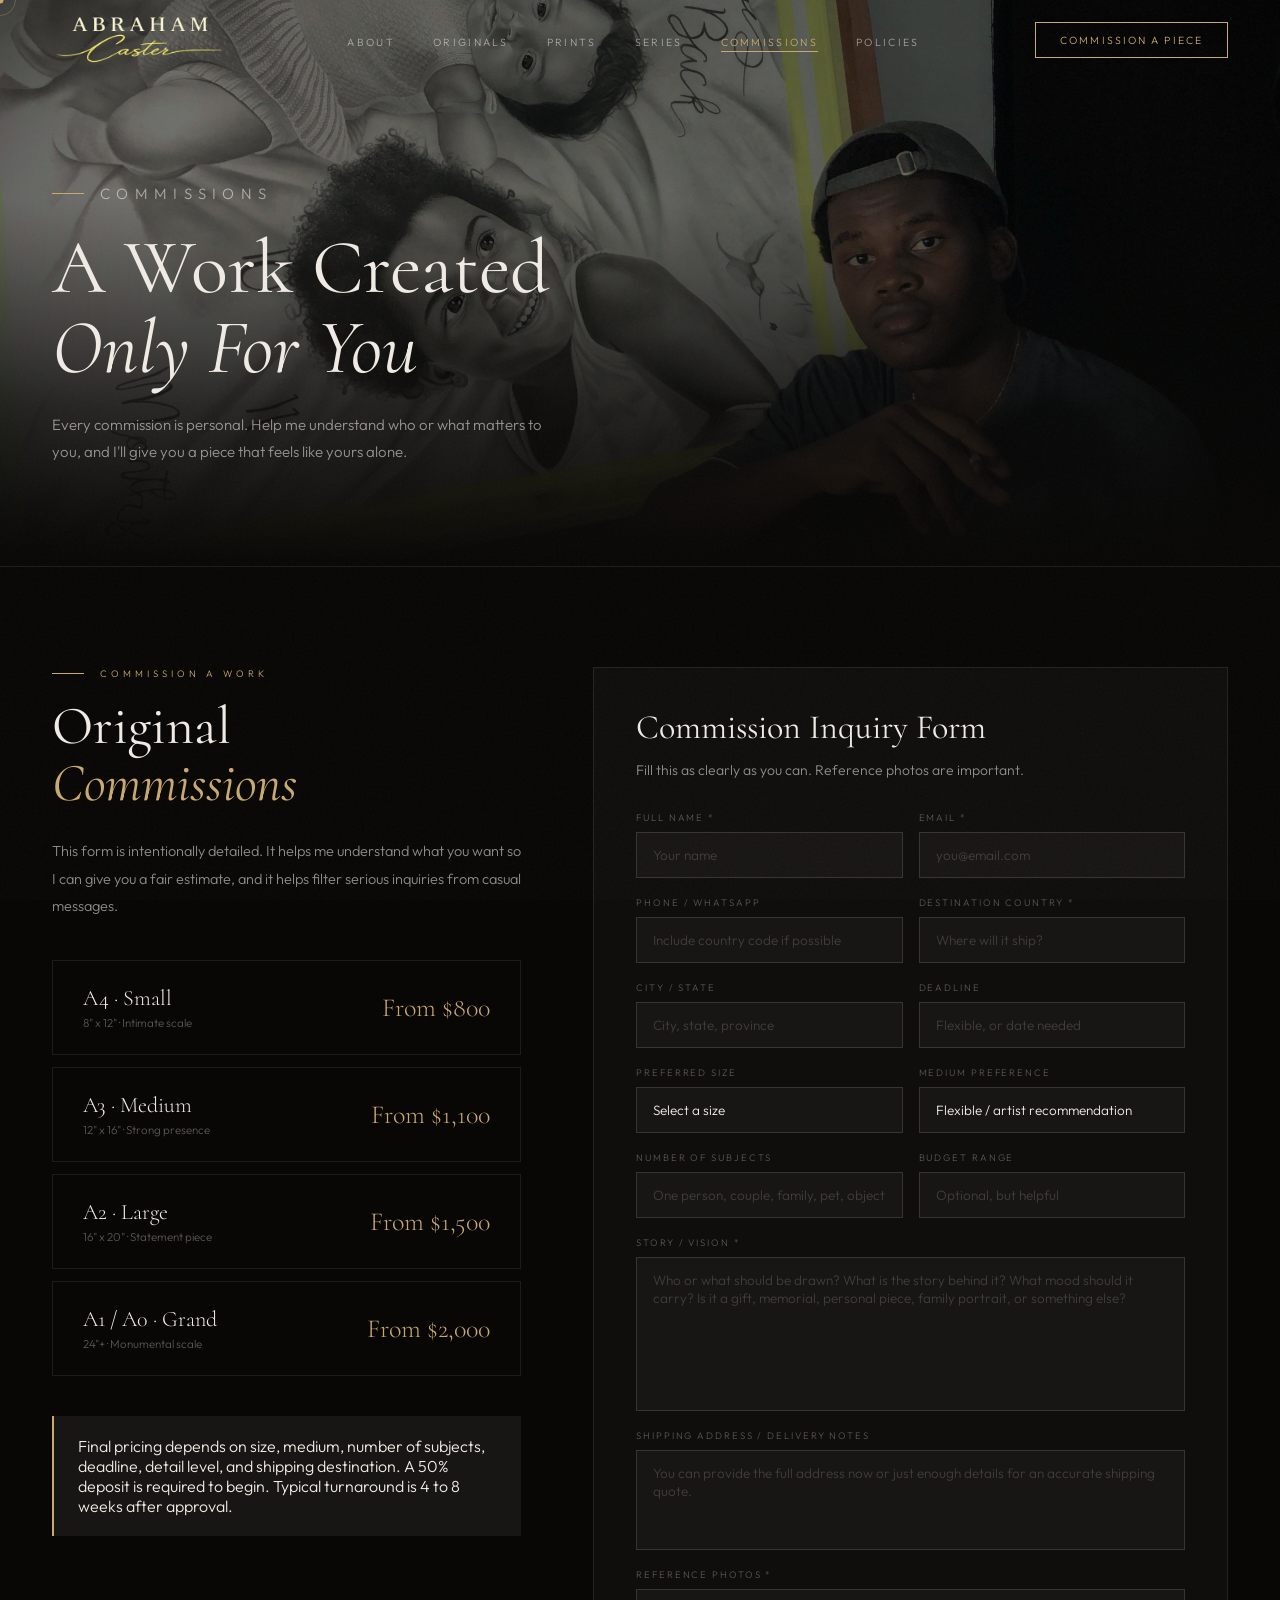
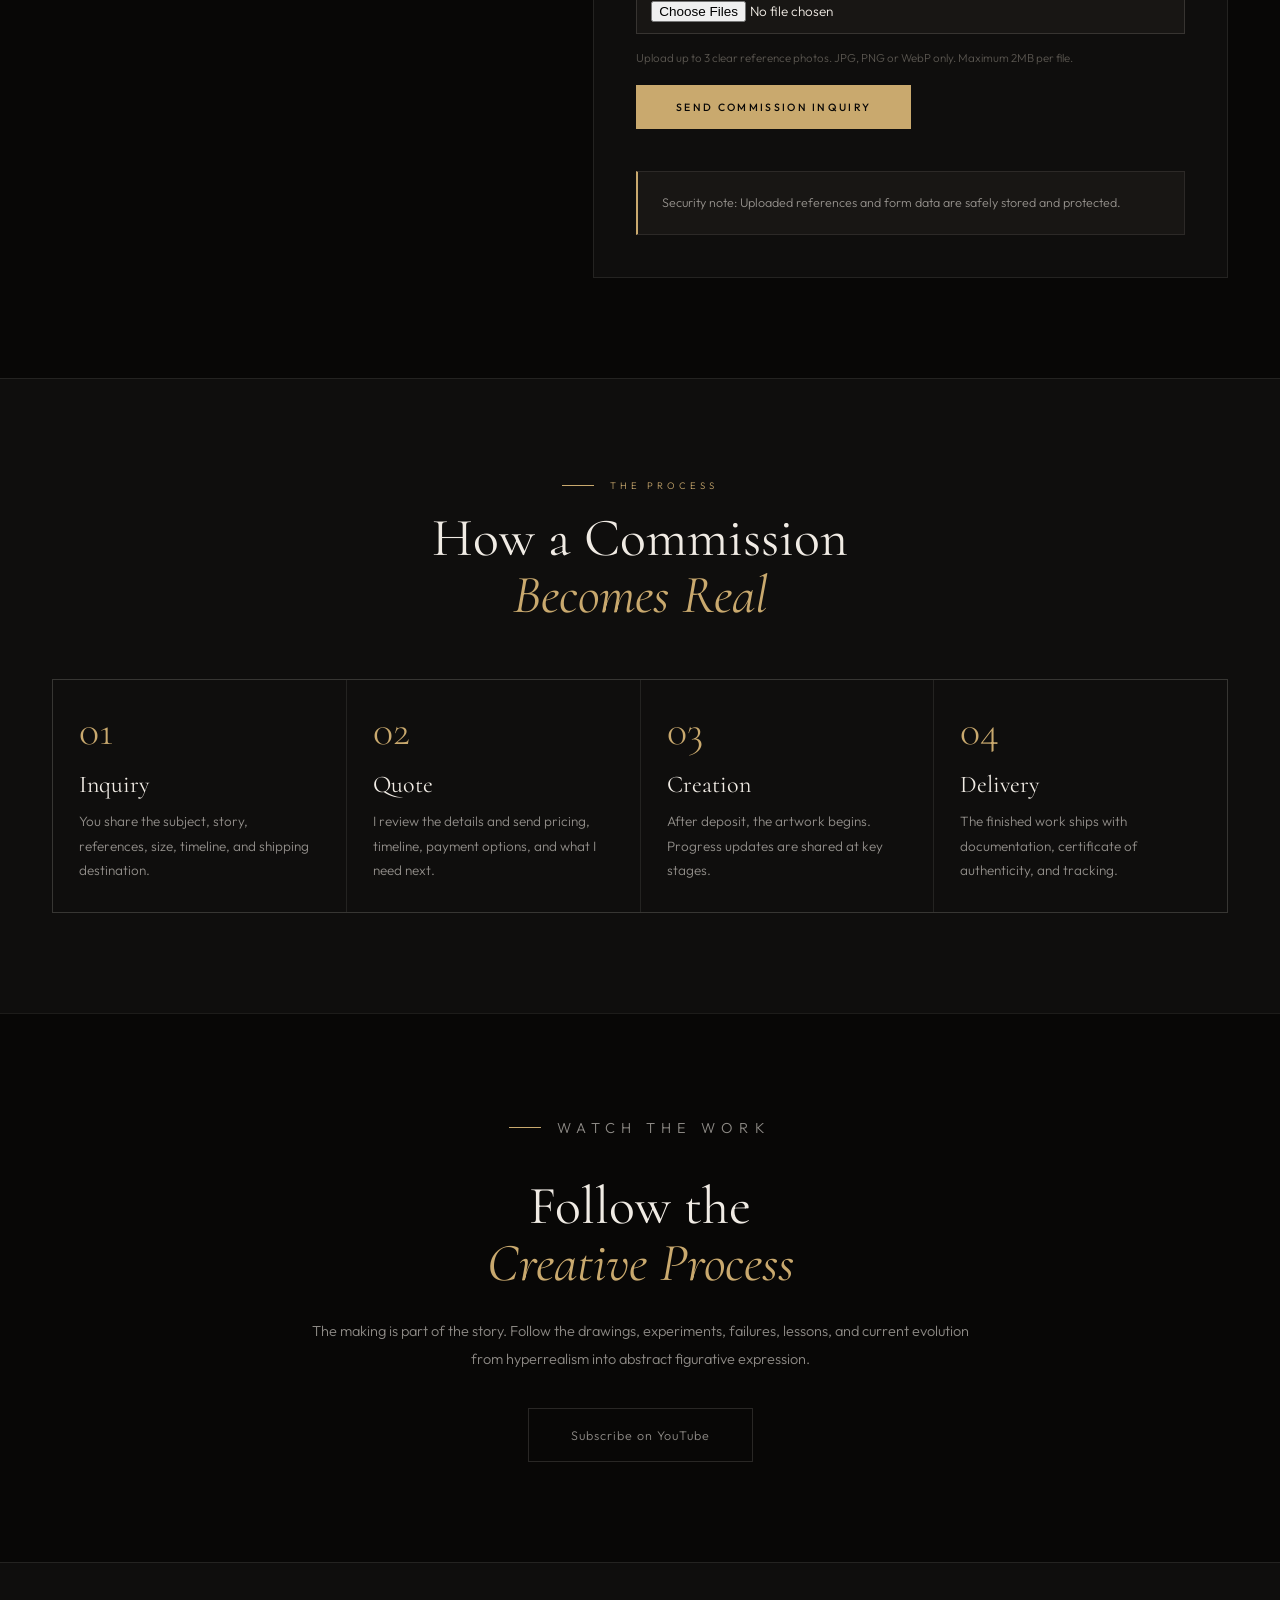
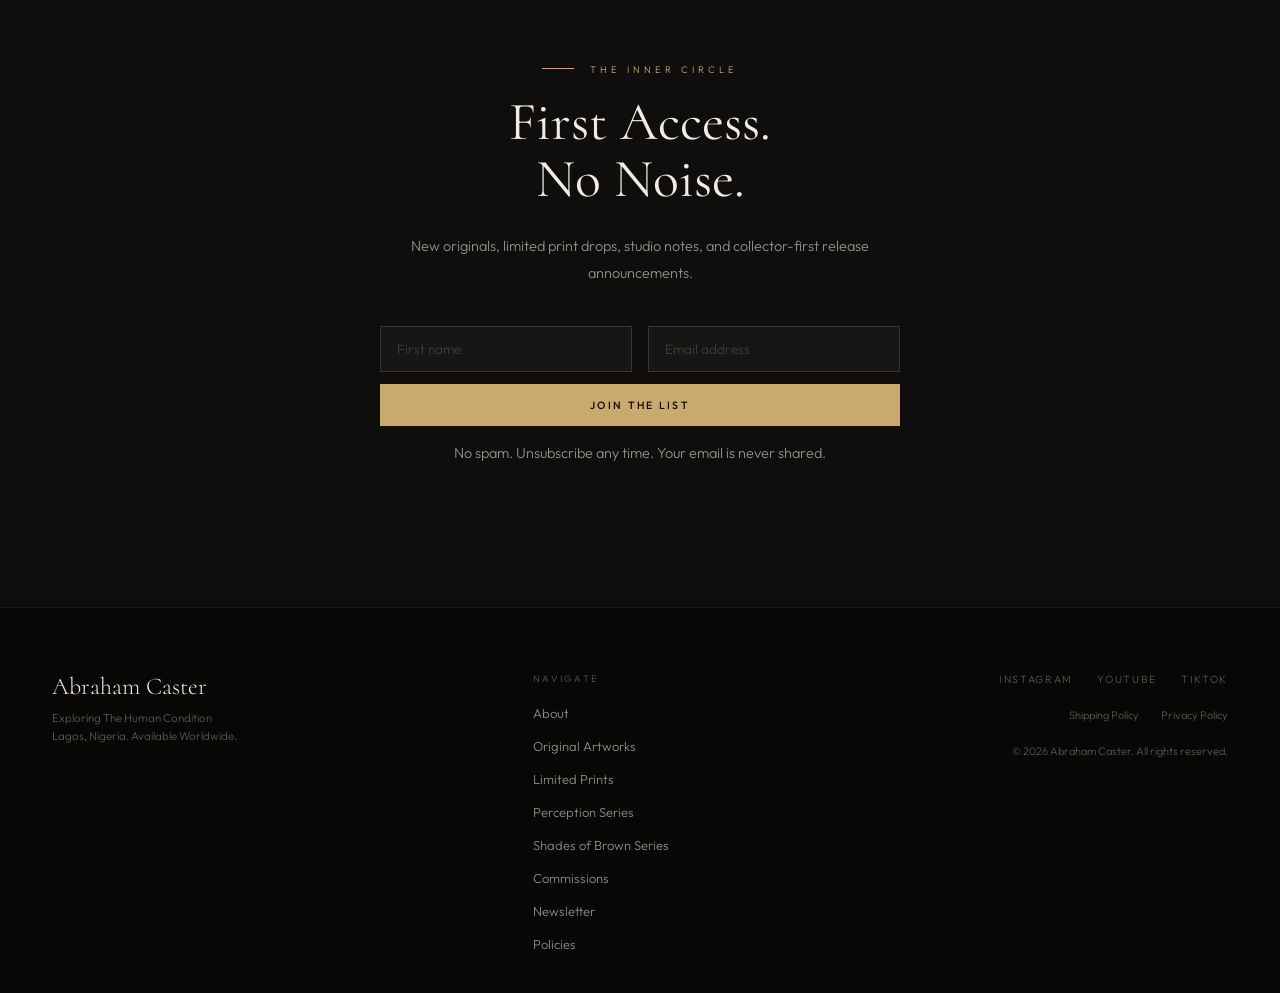
==== commissions.html @ 9f0fabc2 "Add files via upload" ====
<!DOCTYPE html>
<html lang="en">
<head>
<meta charset="UTF-8"><meta name="viewport" content="width=device-width, initial-scale=1.0"><title>Commissions, Process & Newsletter | Abraham Caster</title><meta name="description" content="Commission an original artwork by Abraham Caster, submit references, shipping details, and project context for an accurate quote."><link rel="preconnect" href="https://fonts.googleapis.com"><link rel="preconnect" href="https://fonts.gstatic.com" crossorigin><link href="https://fonts.googleapis.com/css2?family=Cormorant:ital,wght@0,300;0,400;0,500;1,300;1,400&family=Outfit:wght@300;400;500&display=swap" rel="stylesheet"><link rel="stylesheet" href="styles.css">
<style>
.commissions-hero-img{
  position:absolute;
  inset:0;
  width:100%;
  height:100%;
  object-fit:cover;
  object-position:center top;
  filter:grayscale(10%);
  z-index:0;
}
.commissions-hero-bg{
  position:absolute;
  inset:0;
  background:linear-gradient(to bottom,rgba(8,7,6,.1) 0%,rgba(8,7,6,.05) 35%,rgba(8,7,6,.72) 72%,rgba(8,7,6,1) 100%);
  z-index:1;
}
.page-hero-content{
  position:relative;
  z-index:2;
}
.commission-grid{display:grid;grid-template-columns:.85fr 1.15fr;gap:72px;align-items:start}.tiers{display:flex;flex-direction:column;gap:12px;margin:40px 0}.commission-form-panel{border:1px solid var(--border);background:var(--surface);padding:42px}.commission-form-panel h2{font-family:var(--font-display);font-size:34px;margin-bottom:12px}.commission-form-panel>p{font-size:14px;color:var(--cream-dim);line-height:1.8;margin-bottom:28px}.commission-form{display:flex;flex-direction:column;gap:18px}.process-grid{display:grid;grid-template-columns:repeat(4,1fr);gap:1px;background:var(--border);border:1px solid var(--border)}.process-step{background:var(--surface);padding:30px 26px;min-height:220px}.process-num{font-family:var(--font-display);font-size:42px;color:var(--gold);line-height:1;margin-bottom:20px}.process-step h3{font-family:var(--font-display);font-size:24px;margin-bottom:12px}.process-step p{font-size:13.5px;color:var(--cream-dim);line-height:1.8}.youtube-panel{text-align:center;max-width:660px;margin:0 auto}.youtube-panel p{font-size:14.5px;color:var(--cream-dim);line-height:1.88;margin-bottom:36px}.yt-link{display:inline-flex;align-items:center;gap:16px;padding:18px 42px;border:1px solid var(--border-md);font-size:12.5px;letter-spacing:.08em;color:var(--cream-dim);transition:all .3s}.yt-link:hover{border-color:var(--gold);color:var(--gold)}.yt-icon{width:20px;height:20px;fill:currentColor}@media(max-width:1100px){.commission-grid{grid-template-columns:1fr}.process-grid{grid-template-columns:1fr 1fr}}@media(max-width:680px){.commission-form-panel{padding:28px}.process-grid{grid-template-columns:1fr}}</style>

  <link rel="stylesheet" href="casterart-layout-fix.css">

</head>
<body data-page="commissions"><div id="cursor"></div><div id="cursorRing"></div><div id="nav-placeholder"></div>
<div class="page-hero">
  <img src="assets/images/commissionbg.jpeg" alt="Fela by Abraham Caster" class="commissions-hero-img">
  <div class="commissions-hero-bg"></div>
  <div class="page-hero-content fade-in">
    <p class="section-label eyebrow">Commissions</p>
    <h1>A Work Created<br><em>Only For You</em></h1>
    <p>Every commission is personal. Help me understand who or what matters to you, and I'll give you a piece that feels like yours alone.</p>
  </div>
</div>
<section><div class="commission-grid"><div class="fade-in"><p class="section-label">Commission a Work</p><h2 class="section-title">Original<br><em>Commissions</em></h2><p style="font-size:14.5px;color:var(--cream-dim);line-height:1.9">This form is intentionally detailed. It helps me understand what you want so I can give you a fair estimate, and it helps filter serious inquiries from casual messages.</p><div class="tiers"><div class="tier-card"><div><div class="tier-name">A4 · Small</div><div class="tier-desc">8" x 12" · Intimate scale</div></div><div class="tier-price">From $800</div></div><div class="tier-card"><div><div class="tier-name">A3 · Medium</div><div class="tier-desc">12" x 16" · Strong presence</div></div><div class="tier-price">From $1,100</div></div><div class="tier-card"><div><div class="tier-name">A2 · Large</div><div class="tier-desc">16" x 20" · Statement piece</div></div><div class="tier-price">From $1,500</div></div><div class="tier-card"><div><div class="tier-name">A1 / A0 · Grand</div><div class="tier-desc">24"+ · Monumental scale</div></div><div class="tier-price">From $2,000</div></div></div><div class="policy-highlight"><p>Final pricing depends on size, medium, number of subjects, deadline, detail level, and shipping destination. A 50% deposit is required to begin. Typical turnaround is 4 to 8 weeks after approval.</p></div></div>
<div class="commission-form-panel fade-in"><h2>Commission Inquiry Form</h2><p>Fill this as clearly as you can. Reference photos are important.</p><form id="commissionForm" class="commission-form" enctype="multipart/form-data" onsubmit="handleCommissionSubmit(event)">
<div class="form-row"><div class="form-group"><label for="cf-name">Full Name *</label><input id="cf-name" name="name" type="text" autocomplete="name" placeholder="Your name" required></div><div class="form-group"><label for="cf-email">Email *</label><input id="cf-email" name="email" type="email" autocomplete="email" placeholder="you@email.com" required></div></div>
<div class="form-row"><div class="form-group"><label for="cf-phone">Phone / WhatsApp</label><input id="cf-phone" name="phone" type="text" placeholder="Include country code if possible"></div><div class="form-group"><label for="cf-country">Destination Country *</label><input id="cf-country" name="country" type="text" autocomplete="country-name" placeholder="Where will it ship?" required></div></div>
<div class="form-row"><div class="form-group"><label for="cf-city">City / State</label><input id="cf-city" name="city" type="text" placeholder="City, state, province"></div><div class="form-group"><label for="cf-deadline">Deadline</label><input id="cf-deadline" name="deadline" type="text" placeholder="Flexible, or date needed"></div></div>
<div class="form-row"><div class="form-group"><label for="cf-size">Preferred Size</label><select id="cf-size" name="size"><option value="">Select a size</option><option>A4 · Small (from $800)</option><option>A3 · Medium (from $1,100)</option><option>A2 · Large (from $1,500)</option><option>A1 / A0 · Grand (from $2,000)</option><option>Not sure yet. I would like guidance</option></select></div><div class="form-group"><label for="cf-medium">Medium Preference</label><select id="cf-medium" name="medium"><option value="">Flexible / artist recommendation</option><option>Graphite</option><option>Charcoal</option><option>Graphite + Charcoal</option><option>Pastel / Mixed Media</option><option>Ball pen</option><option>Digital artwork</option></select></div></div>
<div class="form-row"><div class="form-group"><label for="cf-subjects">Number of Subjects</label><input id="cf-subjects" name="subjects" type="text" placeholder="One person, couple, family, pet, object"></div><div class="form-group"><label for="cf-budget">Budget Range</label><input id="cf-budget" name="budget" type="text" placeholder="Optional, but helpful"></div></div>
<div class="form-group"><label for="cf-vision">Story / Vision *</label><textarea id="cf-vision" name="vision" rows="7" placeholder="Who or what should be drawn? What is the story behind it? What mood should it carry? Is it a gift, memorial, personal piece, family portrait, or something else?" required></textarea></div>
<div class="form-group"><label for="cf-shipping">Shipping Address / Delivery Notes</label><textarea id="cf-shipping" name="shipping" rows="4" placeholder="You can provide the full address now or just enough details for an accurate shipping quote."></textarea></div>
<div class="form-group">
  <label for="cf-references">Reference Photos *</label>
  <input 
    id="cf-references" 
    name="references" 
    type="file" 
    accept="image/jpeg,image/png,image/webp" 
    multiple 
    required
  >
  <div class="form-help">
    Upload up to 3 clear reference photos. JPG, PNG or WebP only. Maximum 2MB per file.</div></div>
<button class="btn-submit" type="submit">Send Commission Inquiry</button><div class="backend-note"><p>Security note: Uploaded references and form data are safely stored and protected.</p></div>
</form></div></div></section>
<section class="section-surface"><div class="fade-in" style="text-align:center;max-width:700px;margin:0 auto 56px"><p class="section-label" style="justify-content:center">The Process</p><h2 class="section-title">How a Commission<br><em>Becomes Real</em></h2></div><div class="process-grid fade-in"><div class="process-step"><div class="process-num">01</div><h3>Inquiry</h3><p>You share the subject, story, references, size, timeline, and shipping destination.</p></div><div class="process-step"><div class="process-num">02</div><h3>Quote</h3><p>I review the details and send pricing, timeline, payment options, and what I need next.</p></div><div class="process-step"><div class="process-num">03</div><h3>Creation</h3><p>After deposit, the artwork begins. Progress updates are shared at key stages.</p></div><div class="process-step"><div class="process-num">04</div><h3>Delivery</h3><p>The finished work ships with documentation, certificate of authenticity, and tracking.</p></div></div></section>
<section><div class="youtube-panel fade-in"><p class="section-label" style="justify-content:center">Watch the Work</p><h2 class="section-title">Follow the<br><em>Creative Process</em></h2><p>The making is part of the story. Follow the drawings, experiments, failures, lessons, and current evolution from hyperrealism into abstract figurative expression.</p><a href="https://www.youtube.com/@Caster_art" target="_blank" rel="noopener" class="yt-link">Subscribe on YouTube</a></div></section>
<section id="newsletter" class="section-surface"><div class="newsletter-wrap fade-in"><p class="section-label">The Inner Circle</p><div class="newsletter-inner"><h2 class="section-title">First Access.<br>No Noise.</h2><p>New originals, limited print drops, studio notes, and collector-first release announcements.</p><div class="form-row" style="margin-bottom:12px"><div class="form-group"><input type="text" id="nl-name" placeholder="First name" autocomplete="given-name"></div><div class="form-group"><input type="email" id="nl-email" placeholder="Email address" autocomplete="email"></div></div><button class="btn-primary" style="width:100%;text-align:center;display:block" onclick="handleNewsletterSubmit('nl-name','nl-email')">Join the List</button><p class="newsletter-note">No spam. Unsubscribe any time. Your email is never shared.</p></div></div></section>
<div id="footer-placeholder"></div><div id="popup-placeholder"></div><script src="shared.js"></script></body></html>
---- styles.css ----
/* ===========================================
   ABRAHAM CASTER - Brand Design System
   =========================================== */

:root {
  --black:      #080706;
  --surface:    #0f0e0d;
  --surface-2:  #181614;
  --surface-3:  #211f1d;
  --cream:      #f0ebe4;
  --cream-dim:  rgba(240,235,228,0.58);
  --cream-ghost:rgba(240,235,228,0.07);
  --gold:       #c9a96e;
  --gold-light: #dfc08e;
  --gold-dim:   rgba(201,169,110,0.22);
  --gold-border:rgba(201,169,110,0.38);
  --muted:      #5a5650;
  --muted-2:    #403d3a;
  --border:     rgba(240,235,228,0.09);
  --border-md:  rgba(240,235,228,0.14);
  --border-strong:rgba(240,235,228,0.2);
  --font-display:'Cormorant', serif;
  --font-body:   'Outfit', sans-serif;
  --ease-out:   cubic-bezier(0.25, 0.46, 0.45, 0.94);
}

*, *::before, *::after { margin:0; padding:0; box-sizing:border-box; }
html { scroll-behavior:smooth; font-size:16px; }
body {
  background: var(--black);
  color: var(--cream);
  font-family: var(--font-body);
  font-weight: 300;
  overflow-x: hidden;
  cursor: none;
}
::selection { background:var(--gold); color:var(--black); }
img { display:block; width:100%; height:100%; object-fit:cover; }
a { color:inherit; text-decoration:none; }
button { cursor:pointer; }
input, textarea, select { font-family:var(--font-body); }

/* --- GRAIN OVERLAY --- */
body::after {
  content:'';
  position:fixed; top:0; left:0; width:100%; height:100%;
  opacity:0.03;
  background-image:url("data:image/svg+xml,%3Csvg viewBox='0 0 512 512' xmlns='http://www.w3.org/2000/svg'%3E%3Cfilter id='n'%3E%3CfeTurbulence type='fractalNoise' baseFrequency='0.75' numOctaves='4' stitchTiles='stitch'/%3E%3C/filter%3E%3Crect width='100%25' height='100%25' filter='url(%23n)'/%3E%3C/svg%3E");
  pointer-events:none; z-index:9990;
}

/* --- CUSTOM CURSOR --- */
#cursor {
  position:fixed; width:7px; height:7px;
  background:var(--gold); border-radius:50%;
  pointer-events:none; z-index:9999;
  transform:translate(-50%,-50%);
  transition:transform 0.06s;
}
#cursorRing {
  position:fixed; width:32px; height:32px;
  border:1px solid rgba(201,169,110,0.3);
  border-radius:50%;
  pointer-events:none; z-index:9998;
  transform:translate(-50%,-50%);
  transition:border-color 0.3s, transform 0.3s;
}
body:hover #cursor { opacity:1; }

/* --- TYPOGRAPHY --- */
h1,h2,h3,h4,h5 { font-family:var(--font-display); font-weight:400; line-height:1.05; }
.section-label {
  font-size:9.5px; letter-spacing:0.42em; text-transform:uppercase;
  color:var(--gold); margin-bottom:18px;
  display:flex; align-items:center; gap:16px;
}
.section-label::before {
  content:''; display:inline-block;
  width:32px; height:1px; background:var(--gold); flex-shrink:0;
}
.section-title {
  font-family:var(--font-display);
  font-size:clamp(36px,4.2vw,64px);
  font-weight:400; line-height:1.06; margin-bottom:26px;
}
.section-title em { font-style:italic; color:var(--gold); }

/* --- BUTTONS --- */
.btn-primary {
  display:inline-block; padding:14px 38px;
  background:var(--gold); color:var(--black);
  font-size:10.5px; letter-spacing:0.22em; text-transform:uppercase;
  font-weight:500; font-family:var(--font-body);
  border:none; transition:background 0.3s;
}
.btn-primary:hover { background:var(--cream); }
.btn-outline {
  display:inline-block; padding:12px 32px;
  background:transparent; color:var(--gold);
  font-size:10.5px; letter-spacing:0.22em; text-transform:uppercase;
  border:1px solid var(--gold); transition:all 0.3s;
}
.btn-outline:hover { background:var(--gold); color:var(--black); }
.btn-ghost {
  font-size:10.5px; letter-spacing:0.22em; text-transform:uppercase;
  color:var(--cream-dim); display:inline-flex; align-items:center;
  gap:10px; transition:color 0.3s; background:none; border:none; padding:0;
}
.btn-ghost .arrow { transition:transform 0.3s; }
.btn-ghost:hover { color:var(--cream); }
.btn-ghost:hover .arrow { transform:translateX(4px); }

/* --- NAVIGATION --- */
#mainNav {
  position:fixed; top:0; left:0; right:0; z-index:100;
  height:80px;
  padding:14px 52px;
  display:flex; align-items:center; justify-content:space-between;
  transition:height 0.4s, padding 0.4s, background 0.4s, border-color 0.4s;
  border-bottom:1px solid transparent;
  box-sizing:border-box;
}

#mainNav.scrolled {
  background:rgba(8,7,6,0.9);
  backdrop-filter:blur(18px); -webkit-backdrop-filter:blur(18px);
  height:80px;
  padding:10px 52px;
  border-bottom-color:var(--border);
}

.nav-logo {
  display:flex;
  align-items:center;
  flex-shrink:0;
  height:100%;
}

.nav-logo img {
  height:100%;
  max-height:64px;
  width:auto;
  display:block;
}

#mainNav.scrolled .nav-logo img {
  max-height:64px;
}
.nav-links { display:flex; gap:38px; list-style:none; }
.nav-links a {
  font-size:10.5px; letter-spacing:0.22em; text-transform:uppercase;
  color:var(--cream-dim); transition:color 0.3s; padding-bottom:2px;
  border-bottom:1px solid transparent; transition:color 0.3s, border-color 0.3s;
}
.nav-links a:hover, .nav-links a.active { color:var(--gold); border-bottom-color:var(--gold); }
.nav-dropdown {
  position: relative;
}

.nav-dropdown-menu {
  position: absolute;
  top: 100%;
  left: 0;
  min-width: 230px;
  background: rgba(15,14,13,0.96);
  border: 1px solid var(--border-md);
  padding: 14px 0;
  opacity: 0;
  pointer-events: none;
  transform: translateY(10px);
  transition: opacity 0.25s, transform 0.25s;
}

.nav-dropdown:hover .nav-dropdown-menu {
  opacity: 1;
  pointer-events: all;
  transform: translateY(0);
}

.nav-dropdown-menu a {
  display: block;
  padding: 12px 18px;
  border-bottom: none;
  white-space: nowrap;
}

.nav-dropdown-menu a:hover {
  background: var(--surface-2);
}
.nav-cta {
  font-size:10.5px; letter-spacing:0.2em; text-transform:uppercase;
  padding:10px 24px; border:1px solid var(--gold); color:var(--gold);
  transition:all 0.3s;
}
.nav-cta:hover { background:var(--gold); color:var(--black); }
.nav-hamburger {
  display:none; flex-direction:column; gap:5px;
  cursor:pointer; padding:6px; background:none; border:none;
}
.nav-hamburger span {
  display:block; width:22px; height:1px; background:var(--cream); transition:all 0.3s;
}

/* Mobile nav */
.mobile-nav {
  position:fixed; top:0; right:-100%; width:280px; height:100vh;
  background:var(--surface); border-left:1px solid var(--border);
  z-index:200; padding:80px 40px 40px;
  display:flex; flex-direction:column; gap:32px;
  transition:right 0.4s var(--ease-out);
}
.mobile-nav.open { right:0; }
.mobile-nav-close {
  position:absolute; top:22px; right:22px;
  background:none; border:none; color:var(--muted); font-size:20px; cursor:pointer;
}
.mobile-nav-links { list-style:none; display:flex; flex-direction:column; gap:22px; }
.mobile-nav-links a {
  font-size:12px; letter-spacing:0.2em; text-transform:uppercase; color:var(--cream-dim);
}
.mobile-overlay {
  position:fixed; inset:0; background:rgba(8,7,6,0.6);
  z-index:190; opacity:0; pointer-events:none; transition:opacity 0.4s;
}
.mobile-overlay.active { opacity:1; pointer-events:all; }

/* --- PAGE HERO --- */
.page-hero {
  padding:180px 52px 100px;
  border-bottom:1px solid var(--border);
  display:flex; flex-direction:column; justify-content:flex-end;
  position:relative; overflow:hidden;
}
.page-hero-bg {
  position:absolute; inset:0;
  background:linear-gradient(135deg, var(--surface) 0%, var(--black) 100%);
  z-index:0;
}
.page-hero-content { position:relative; z-index:1; max-width:760px; }
.page-hero .eyebrow { margin-bottom:20px; }
.page-hero h1 { font-size:clamp(52px,6vw,96px); margin-bottom:22px; }
.page-hero p { font-size:15px; color:var(--cream-dim); line-height:1.84; max-width:520px; }

/* --- SECTIONS --- */
section { padding:100px 52px; }
section + section { border-top:1px solid var(--border); }
.section-surface { background:var(--surface); }
.section-content { max-width:1400px; margin:0 auto; }

/* --- WORK CARDS (Originals gallery) --- */
.work-card {
  position:relative; overflow:hidden; cursor:pointer;
}
.work-card-img {
  overflow:hidden; background:var(--surface-2); position:relative;
}
.work-card-img img { transition:transform 0.85s var(--ease-out); }
.work-card:hover .work-card-img img { transform:scale(1.06); }
.work-card-overlay {
  position:absolute; inset:0;
  background:linear-gradient(to top, rgba(8,7,6,0.92) 0%, transparent 52%);
  opacity:0; transition:opacity 0.4s;
  display:flex; flex-direction:column; justify-content:flex-end; padding:26px;
}
.work-card:hover .work-card-overlay { opacity:1; }
.work-card-view { font-size:10px; letter-spacing:0.28em; text-transform:uppercase; color:var(--gold); }
.work-card-info { margin-top:14px; }
.work-card-title { font-family:var(--font-display); font-size:21px; margin-bottom:4px; }
.work-card-meta { font-size:11.5px; color:var(--muted); }
.work-card-badge {
  display:inline-block; font-size:9.5px; letter-spacing:0.22em; text-transform:uppercase;
  padding:4px 10px; border:1px solid var(--gold); color:var(--gold); margin-top:9px;
}
.work-card-badge.sold { border-color:var(--muted); color:var(--muted); }
.work-card-badge.new { border-color:var(--gold-light); color:var(--gold-light); }

/* --- PRINT CARDS --- */
.print-card {
  border:1px solid var(--border); overflow:hidden; transition:border-color 0.35s;
}
.print-card:hover { border-color:var(--gold-dim); }
.print-card-img { overflow:hidden; background:var(--surface-2); }
.print-card-img img { transition:transform 0.65s ease; }
.print-card:hover .print-card-img img { transform:scale(1.04); }
.print-card-body { padding:22px 26px; border-top:1px solid var(--border); }
.print-card-title { font-family:var(--font-display); font-size:22px; margin-bottom:4px; }
.print-card-edition { font-size:9.5px; color:var(--gold); letter-spacing:0.2em; text-transform:uppercase; margin-bottom:18px; }
.print-sizes { display:flex; flex-direction:column; margin-bottom:18px; }
.print-size-row {
  display:flex; justify-content:space-between; align-items:center;
  padding:10px 0; border-bottom:1px solid var(--border); font-size:12.5px;
  cursor:pointer; transition:background 0.2s;
}
.print-size-row:hover { color:var(--gold); }
.print-size-row.selected { color:var(--gold); }
.print-size-row.selected .print-size-label { color:var(--gold); }
.print-size-label { color:var(--cream-dim); }
.print-size-price { font-weight:400; }
.print-size-stock { font-size:9.5px; color:var(--muted); }
.btn-buy {
  display:block; width:100%; padding:13px; text-align:center;
  background:transparent; border:1px solid var(--gold); color:var(--gold);
  font-size:10.5px; letter-spacing:0.22em; text-transform:uppercase;
  font-family:var(--font-body); transition:all 0.3s;
}
.btn-buy:hover { background:var(--gold); color:var(--black); }

/* --- COMMISSION TIERS --- */
.tier-card {
  border:1px solid var(--border); padding:24px 30px;
  display:flex; justify-content:space-between; align-items:center;
  transition:border-color 0.3s, background 0.3s;
}
.tier-card:hover { border-color:var(--gold-border); background:var(--surface-2); }
.tier-name { font-family:var(--font-display); font-size:22px; }
.tier-desc { font-size:11.5px; color:var(--muted); margin-top:4px; }
.tier-price { font-family:var(--font-display); font-size:26px; color:var(--gold); }

/* --- FORMS --- */
.form-group { display:flex; flex-direction:column; gap:9px; }
.form-group label {
  font-size:9.5px; letter-spacing:0.2em; text-transform:uppercase; color:var(--muted);
}
.form-group input, .form-group textarea, .form-group select {
  background:var(--surface-2); border:1px solid var(--border-md);
  color:var(--cream); padding:13px 16px; font-size:13.5px;
  font-family:var(--font-body); font-weight:300;
  transition:border-color 0.3s; outline:none; resize:none; appearance:none;
}
.form-group input:focus, .form-group textarea:focus, .form-group select:focus {
  border-color:var(--gold);
}
.form-group input::placeholder, .form-group textarea::placeholder {
  color:var(--muted-2);
}
.form-group select option { background:var(--surface-2); color:var(--cream); }
.form-row { display:grid; grid-template-columns:1fr 1fr; gap:16px; }
.btn-submit {
  padding:15px 40px; background:var(--gold); color:var(--black);
  font-size:10.5px; letter-spacing:0.22em; text-transform:uppercase;
  font-weight:500; font-family:var(--font-body); border:none;
  transition:background 0.3s; align-self:flex-start; display:inline-block;
}
.btn-submit:hover { background:var(--cream); }

/* --- MODAL (artwork detail) --- */
.modal-overlay {
  position:fixed; inset:0; background:rgba(8,7,6,0.92);
  z-index:500; display:flex; align-items:center; justify-content:center;
  opacity:0; pointer-events:none; transition:opacity 0.4s;
  backdrop-filter:blur(12px); -webkit-backdrop-filter:blur(12px);
  padding:40px;
}
.modal-overlay.active { opacity:1; pointer-events:all; }
.modal {
  display:grid; grid-template-columns:1fr 1fr;
  max-width:980px; width:100%; max-height:90vh;
  border:1px solid var(--border-strong); background:var(--surface);
  transform:translateY(16px); transition:transform 0.4s var(--ease-out);
  position:relative;
}
.modal-overlay.active .modal { transform:translateY(0); }
.modal-img { min-height:500px; overflow:hidden; background:var(--surface-2); }
.modal-body {
  padding:48px; overflow-y:auto; display:flex; flex-direction:column;
  scrollbar-width:thin; scrollbar-color:var(--muted-2) transparent;
}
.modal-close {
  position:absolute; top:18px; right:18px;
  width:36px; height:36px; background:var(--surface-2);
  border:1px solid var(--border-md); color:var(--muted);
  font-size:18px; cursor:pointer; display:flex; align-items:center;
  justify-content:center; transition:all 0.3s; z-index:10;
  font-family:var(--font-body); line-height:1;
}
.modal-close:hover { border-color:var(--gold); color:var(--gold); }
.modal-eyebrow { font-size:9.5px; letter-spacing:0.35em; text-transform:uppercase; color:var(--gold); margin-bottom:14px; }
.modal-title { font-family:var(--font-display); font-size:44px; margin-bottom:8px; line-height:1; }
.modal-meta { font-size:12px; color:var(--muted); margin-bottom:30px; padding-bottom:30px; border-bottom:1px solid var(--border); }
.modal-statement { font-size:13.5px; color:var(--cream-dim); line-height:1.92; flex:1; margin-bottom:36px; white-space:pre-line; }
.modal-price { font-family:var(--font-display); font-size:32px; color:var(--gold); margin-bottom:4px; }
.modal-price-note { font-size:12px; color:var(--muted); margin-bottom:22px; }
.modal-cta {
  display:block; width:100%; padding:15px; text-align:center;
  background:var(--gold); color:var(--black);
  font-size:10.5px; letter-spacing:0.22em; text-transform:uppercase;
  font-weight:500; font-family:var(--font-body); border:none; cursor:pointer;
  transition:background 0.3s;
}
.modal-cta:hover { background:var(--cream); color:var(--black); }

/* --- NEWSLETTER POPUP --- */
.popup-overlay {
  position:fixed; inset:0; background:rgba(8,7,6,0.85);
  z-index:800; display:flex; align-items:center; justify-content:center;
  opacity:0; pointer-events:none; transition:opacity 0.5s;
  backdrop-filter:blur(10px); -webkit-backdrop-filter:blur(10px);
  padding:24px;
}
.popup-overlay.active { opacity:1; pointer-events:all; }
.popup {
  display:grid; grid-template-columns:1fr 1fr;
  max-width:820px; width:100%;
  border:1px solid var(--border-strong); background:var(--surface);
  transform:translateY(20px) scale(0.98);
  transition:transform 0.5s var(--ease-out);
  position:relative;
}
.popup-overlay.active .popup { transform:translateY(0) scale(1); }
.popup-img { overflow:hidden; background:var(--surface-2); min-height:420px; }
.popup-body { padding:48px 42px; display:flex; flex-direction:column; justify-content:center; }
.popup-close {
  position:absolute; top:16px; right:16px;
  width:32px; height:32px; background:var(--surface-2);
  border:1px solid var(--border); color:var(--muted);
  display:flex; align-items:center; justify-content:center;
  cursor:pointer; transition:all 0.3s; font-size:16px;
  font-family:var(--font-body); z-index:1;
}
.popup-close:hover { border-color:var(--gold); color:var(--gold); }
.popup-label { font-size:9px; letter-spacing:0.4em; text-transform:uppercase; color:var(--gold); margin-bottom:14px; display:flex; align-items:center; gap:12px; }
.popup-label::before { content:''; display:inline-block; width:22px; height:1px; background:var(--gold); }
.popup-title { font-family:var(--font-display); font-size:34px; margin-bottom:12px; line-height:1.08; }
.popup-sub { font-size:13px; color:var(--cream-dim); line-height:1.78; margin-bottom:30px; }
.popup-form { display:flex; flex-direction:column; gap:14px; }
.popup-form input {
  background:var(--surface-2); border:1px solid var(--border-md);
  color:var(--cream); padding:12px 15px; font-size:13px;
  font-family:var(--font-body); font-weight:300; outline:none;
  transition:border-color 0.3s;
}
.popup-form input:focus { border-color:var(--gold); }
.popup-form input::placeholder { color:var(--muted); }
.popup-submit {
  width:100%; padding:14px; background:var(--gold); color:var(--black);
  font-size:10px; letter-spacing:0.22em; text-transform:uppercase;
  font-weight:500; font-family:var(--font-body); border:none; cursor:pointer;
  transition:background 0.3s;
}
.popup-submit:hover { background:var(--cream); }
.popup-disclaimer { font-size:10.5px; color:var(--muted); margin-top:10px; text-align:center; }
.popup-success { text-align:center; display:none; }
.popup-success h3 { font-family:var(--font-display); font-size:28px; margin-bottom:10px; color:var(--gold); }
.popup-success p { font-size:13px; color:var(--cream-dim); line-height:1.7; }

/* --- FOOTER --- */
#siteFooter {
  padding:64px 52px 40px;
  border-top:1px solid var(--border);
  display:grid; grid-template-columns:1.2fr 0.8fr 1fr;
  align-items:start; gap:52px;
}
.footer-brand-name { font-family:var(--font-display); font-size:24px; margin-bottom:8px; }
.footer-tagline { font-size:11.5px; color:var(--muted); line-height:1.6; }
.footer-nav-title { font-size:9.5px; letter-spacing:0.28em; text-transform:uppercase; color:var(--muted); margin-bottom:18px; }
.footer-nav-links { list-style:none; display:flex; flex-direction:column; gap:13px; }
.footer-nav-links a { font-size:13px; color:var(--cream-dim); transition:color 0.3s; }
.footer-nav-links a:hover { color:var(--gold); }
.footer-right { display:flex; flex-direction:column; gap:22px; align-items:flex-end; }
.footer-social { display:flex; gap:24px; }
.footer-social a { font-size:10.5px; letter-spacing:0.16em; text-transform:uppercase; color:var(--muted); transition:color 0.3s; }
.footer-social a:hover { color:var(--gold); }
.footer-copy { font-size:11px; color:var(--muted); }
.footer-legal { display:flex; gap:22px; }
.footer-legal a { font-size:11px; color:var(--muted); transition:color 0.3s; }
.footer-legal a:hover { color:var(--cream-dim); }

/* --- ANIMATIONS --- */
.fade-in { opacity:0; transform:translateY(20px); transition:opacity 0.8s ease, transform 0.8s ease; }
.fade-in.visible { opacity:1; transform:translateY(0); }
@keyframes pulse {
  0%,100% { opacity:0.3; }
  50% { opacity:0.9; }
}

/* --- NOTIFICATION TOAST --- */
.toast {
  position:fixed; bottom:36px; left:50%; transform:translateX(-50%) translateY(20px);
  background:var(--surface-3); border:1px solid var(--border-md);
  color:var(--cream); padding:14px 28px; font-size:12.5px; z-index:9999;
  opacity:0; transition:all 0.4s; pointer-events:none; white-space:nowrap;
}
.toast.show { opacity:1; transform:translateX(-50%) translateY(0); }
.toast.success { border-color:var(--gold); }

/* --- POLICY PAGE --- */
.policy-content {
  max-width:780px; margin:0 auto;
}
.policy-content h2 {
  font-family:var(--font-display); font-size:32px; margin-bottom:16px; margin-top:52px;
  padding-top:52px; border-top:1px solid var(--border);
}
.policy-content h2:first-of-type { margin-top:0; padding-top:0; border-top:none; }
.policy-content h3 { font-family:var(--font-display); font-size:20px; margin:28px 0 12px; color:var(--cream-dim); }
.policy-content p { font-size:14.5px; color:var(--cream-dim); line-height:1.9; margin-bottom:16px; }
.policy-content ul { margin:12px 0 20px 0; padding-left:24px; }
.policy-content ul li { font-size:14.5px; color:var(--cream-dim); line-height:1.9; margin-bottom:8px; }
.policy-content a { color:var(--gold); border-bottom:1px solid var(--gold-dim); transition:border-color 0.3s; }
.policy-content a:hover { border-bottom-color:var(--gold); }
.policy-highlight {
  background:var(--surface-2); border-left:2px solid var(--gold);
  padding:20px 24px; margin:24px 0;
}
.policy-highlight p { margin:0; }

/* --- STAT BLOCKS --- */
.stats-row { display:grid; grid-template-columns:repeat(3,1fr); gap:36px; }
.stat-block { }
.stat-num { font-family:var(--font-display); font-size:52px; color:var(--gold); line-height:1; }
.stat-label { font-size:10px; letter-spacing:0.2em; text-transform:uppercase; color:var(--muted); margin-top:10px; }

/* --- NEWSLETTER SECTION --- */
.newsletter-wrap { text-align:center; }
.newsletter-wrap .section-label { justify-content:center; }
.newsletter-inner { max-width:520px; margin:0 auto; }
.newsletter-inner > p { font-size:14.5px; color:var(--cream-dim); line-height:1.84; margin-bottom:40px; }
.email-form { display:flex; }
.email-form input {
  flex:1; background:var(--surface-2); border:1px solid var(--border-md);
  border-right:none; color:var(--cream); padding:15px 18px;
  font-size:13.5px; font-family:var(--font-body); font-weight:300;
  outline:none; transition:border-color 0.3s;
}
.email-form input::placeholder { color:var(--muted); }
.email-form input:focus { border-color:var(--gold); }
.email-form button {
  background:var(--gold); color:var(--black); border:none;
  padding:15px 30px; font-size:10.5px; letter-spacing:0.22em;
  text-transform:uppercase; font-weight:500; font-family:var(--font-body);
  cursor:pointer; transition:background 0.3s; white-space:nowrap;
}
.email-form button:hover { background:var(--cream); }
.newsletter-note { font-size:11px; color:var(--muted); margin-top:14px; }

/* --- RESPONSIVE --- */
@media (max-width:1100px) {
  #mainNav { padding:20px 32px; }
  #mainNav.scrolled { padding:14px 32px; }
  .nav-links, .nav-cta { display:none; }
  .nav-hamburger { display:flex; }
  section { padding:80px 32px; }
  .page-hero { padding:160px 32px 80px; }
  #siteFooter { grid-template-columns:1fr 1fr; }
  .modal { grid-template-columns:1fr; }
  .modal-img { min-height:300px; }
  .popup { grid-template-columns:1fr; }
  .popup-img { display:none; }
}
@media (max-width:680px) {
  #mainNav { padding:16px 24px; }
  #mainNav.scrolled { padding:12px 24px; }
  section { padding:60px 24px; }
  .page-hero { padding:140px 24px 64px; }
  .form-row { grid-template-columns:1fr; }
  .email-form { flex-direction:column; }
  .email-form input { border-right:1px solid var(--border-md); border-bottom:none; }
  #siteFooter { grid-template-columns:1fr; }
  .footer-right { align-items:flex-start; }
  .stats-row { grid-template-columns:repeat(2,1fr); }
}

/* --- SERIES COLLECTION CARDS --- */
.series-card {
  display:block;
  border:1px solid var(--border);
  background:var(--surface);
  overflow:hidden;
  transition:border-color 0.35s, transform 0.35s;
}
.series-card:hover { border-color:var(--gold-border); transform:translateY(-2px); }
.series-card-img { aspect-ratio:3/4; background:var(--surface-2); overflow:hidden; }
.series-card-img img { transition:transform 0.75s var(--ease-out); }
.series-card:hover .series-card-img img { transform:scale(1.04); }
.series-card-body { padding:24px 26px; border-top:1px solid var(--border); }
.series-kicker { font-size:9.5px; letter-spacing:0.28em; text-transform:uppercase; color:var(--gold); margin-bottom:10px; }
.series-card h3 { font-family:var(--font-display); font-size:28px; margin-bottom:10px; }
.series-card p { font-size:13px; color:var(--cream-dim); line-height:1.75; margin-bottom:18px; }
.series-card span { font-size:10px; letter-spacing:0.22em; text-transform:uppercase; color:var(--gold); }
.series-hero-grid { display:grid; grid-template-columns:1fr 1fr; gap:72px; align-items:center; }
.series-hero-img { width:460px; aspect-ratio:3/4; overflow:hidden; background:var(--surface-2); }
.series-statement { white-space:pre-line; font-size:15px; color:var(--cream-dim); line-height:1.95; max-width:620px; }
.print-card-summary { font-size:12.5px; color:var(--cream-dim); line-height:1.7; margin-bottom:18px; }
.modal-actions { display:flex; flex-direction:column; gap:12px; }
.modal-secondary {
  display:block; width:100%; padding:14px; text-align:center;
  background:transparent; color:var(--gold); border:1px solid var(--gold);
  font-size:10.5px; letter-spacing:0.22em; text-transform:uppercase;
  font-weight:500; font-family:var(--font-body); transition:all 0.3s;
}
.modal-secondary:hover { background:var(--gold); color:var(--black); }
.form-help { font-size:11.5px; color:var(--muted); line-height:1.6; margin-top:6px; }
.form-group input[type="file"] { padding:11px 14px; }
.backend-note { background:var(--surface-2); border:1px solid var(--border); border-left:2px solid var(--gold); padding:20px 24px; margin-top:24px; }
.backend-note p { font-size:12.5px; color:var(--cream-dim); line-height:1.75; margin:0; }
@media(max-width:1100px){ .series-hero-grid{grid-template-columns:1fr;gap:42px}.series-hero-img{max-width:460px} }

/* --- SERIES COMMERCE GRID --- */
.series-commerce-grid {
  display:grid;
  grid-template-columns:1fr;
  gap:28px;
  max-width:1120px;
  margin:0;
  padding-right:140px;
}

.series-commerce-card {
  display:grid;
  grid-template-columns:380px 1fr;
  min-height:0;
  border:1px solid var(--border);
  background:var(--surface);
  overflow:hidden;
  transition:border-color 0.35s, transform 0.35s;
}

.series-commerce-card:hover {
  border-color:var(--gold-border);
  transform:translateY(-2px);
}

.series-commerce-img {
  height:560px;
  background:var(--surface-2);
  overflow:hidden;
}

.series-commerce-img img {
  width:100%;
  height:100%;
  object-fit:cover;
  transition:transform 0.75s var(--ease-out);
}

.series-commerce-card:hover .series-commerce-img img {
  transform:scale(1.04);
}

.series-commerce-body {
  padding:30px 34px;
  display:flex;
  flex-direction:column;
}

.series-commerce-kicker {
  font-size:9px;
  letter-spacing:0.28em;
  text-transform:uppercase;
  color:var(--gold);
  margin-bottom:10px;
}

.series-commerce-body h3 {
  font-family:var(--font-display);
  font-size:36px;
  margin-bottom:14px;
}

.series-commerce-text {
  font-size:13px;
  color:var(--cream-dim);
  line-height:1.75;
  white-space:pre-line;
  margin-bottom:22px;
}

.series-commerce-actions {
  margin-top:auto;
  display:flex;
  flex-direction:column;
  gap:12px;
  width:100%;
}

.series-commerce-actions .modal-cta,
.series-commerce-actions .btn-checkout {
  width:100%;
}

.series-commerce-print {
  display:flex;
  flex-direction:column;
  gap:10px;
  width:100%;
}

.series-commerce-print .size-selector {
  width:100%;
  margin-bottom:0;
}

.series-commerce-print .size-option {
  width:100%;
  padding:8px 12px;
}

.series-commerce-print .btn-checkout {
  width:100%;
}

@media(max-width:900px){
  .series-commerce-grid {
    max-width:none;
    width:100%;
    margin:0;
    padding-right:0;
  }

  .series-commerce-card {
    grid-template-columns:1fr;
  }

  .series-commerce-img {
    height:auto;
    min-height:0;
    aspect-ratio:3/4;
  }

  .series-commerce-body {
    padding:28px;
  }
}

/* --- PRINT CHECKOUT CONTROLS --- */
.size-selector { display:flex; flex-direction:column; margin-bottom:18px; }
.size-option { display:flex; justify-content:space-between; align-items:center; padding:10px 12px; border:1px solid var(--border); margin-bottom:-1px; cursor:pointer; transition:all 0.2s; font-size:12.5px; }
.size-option:hover { border-color:var(--gold-dim); z-index:1; background:var(--surface-3); }
.size-option.selected { border-color:var(--gold); background:var(--gold-dim); z-index:2; color:var(--gold); }
.size-option input[type="radio"] { display:none; }
.size-option-label { color:var(--cream-dim); font-size:12px; }
.size-option.selected .size-option-label { color:var(--gold); }
.size-option-price { font-weight:400; }
.payment-options { display:flex; flex-direction:column; gap:10px; }
.btn-checkout { display:block; width:100%; padding:12px; text-align:center; background:var(--gold); color:var(--black); font-size:10px; letter-spacing:0.22em; text-transform:uppercase; font-weight:500; font-family:var(--font-body); border:none; cursor:pointer; transition:background 0.3s; }
.btn-checkout:hover { background:var(--cream); }
.btn-naira { display:block; width:100%; padding:10px; text-align:center; background:transparent; border:1px solid var(--border-md); color:var(--muted); font-size:10px; letter-spacing:0.18em; text-transform:uppercase; font-family:var(--font-body); transition:all 0.3s; }
.btn-naira:hover { border-color:var(--gold-dim); color:var(--cream-dim); }

/* --- IMAGE FALLBACK SAFETY --- */
img.image-missing {
  display:block !important;
  background:linear-gradient(135deg, var(--surface-2), var(--surface-3));
  min-height:320px;
  object-fit:cover;
}
---- casterart-layout-fix.css ----
/* =====================================================
   Abraham Caster — Surgical Layout Fix
   Add this file AFTER styles.css on every page.
   It only targets the layout problems listed:
   - desktop home print teaser grid
   - mobile artwork modal scrolling
   - mobile series page alignment
   - mobile commission page alignment
   - desktop policy copy anchored left
   ===================================================== */

/* ---------- 1) HOME PRINT TEASER: desktop coherence ---------- */
@media (min-width:1101px){
  #prints-teaser{
    grid-template-columns:minmax(0, 1fr) minmax(360px, 500px) !important;
    gap:clamp(52px, 6vw, 88px) !important;
    align-items:center !important;
  }

  #prints-teaser > *{
    min-width:0 !important;
  }

  #prints-teaser .print-teaser-feature{
    justify-self:end !important;
    width:100% !important;
    max-width:500px !important;
  }

  #prints-teaser .print-teaser-feature-img{
    width:100% !important;
    max-width:500px !important;
    aspect-ratio:3/4 !important;
    overflow:hidden !important;
  }
}

/* ---------- 2) POLICY PAGE: desktop copy anchored left ---------- */
@media (min-width:681px){
  .policy-content{
    margin-left:0 !important;
    margin-right:auto !important;
  }
}

/* ---------- 3) MOBILE ARTWORK MODAL: make statement scroll/readable ---------- */
@media (max-width:680px){
  .modal-overlay.active{
    align-items:flex-start !important;
    justify-content:center !important;
    overflow-y:auto !important;
    -webkit-overflow-scrolling:touch !important;
    padding:72px 16px 24px !important;
  }

  .modal{
    width:100% !important;
    max-width:520px !important;
    max-height:none !important;
    grid-template-columns:1fr !important;
  }

  .modal-img{
    min-height:0 !important;
    height:auto !important;
    aspect-ratio:3/4 !important;
  }

  .modal-body{
    overflow:visible !important;
    max-height:none !important;
    padding:30px 22px 24px !important;
  }

  .modal-title{
    font-size:38px !important;
  }

  .modal-meta{
    margin-bottom:22px !important;
    padding-bottom:22px !important;
  }

  .modal-statement{
    flex:initial !important;
    margin-bottom:28px !important;
  }

  .modal-close{
    position:fixed !important;
    top:18px !important;
    right:18px !important;
  }
}

/* ---------- 4) SERIES PAGES: mobile alignment / spacing coherence ---------- */
.series-hero-grid,
.series-commerce-grid,
.series-commerce-card,
.series-commerce-body,
.series-commerce-actions,
.series-commerce-print,
.size-selector{
  min-width:0 !important;
}

.series-hero-img{
  width:100% !important;
  max-width:460px !important;
}

.series-commerce-grid{
  box-sizing:border-box !important;
}

@media (max-width:900px){
  .series-hero-grid{
    grid-template-columns:1fr !important;
    gap:38px !important;
    align-items:start !important;
  }

  .series-hero-img{
    width:100% !important;
    max-width:440px !important;
    justify-self:start !important;
  }

  .series-commerce-grid{
    width:100% !important;
    max-width:none !important;
    margin:0 !important;
    padding-right:0 !important;
    gap:28px !important;
  }

  .series-commerce-card{
    grid-template-columns:1fr !important;
    width:100% !important;
  }

  .series-commerce-img{
    width:100% !important;
    height:auto !important;
    min-height:0 !important;
    aspect-ratio:3/4 !important;
  }

  .series-commerce-body{
    padding:28px !important;
  }
}

@media (max-width:680px){
  .series-hero-grid{
    gap:30px !important;
  }

  .series-statement{
    font-size:14px !important;
    line-height:1.86 !important;
    max-width:none !important;
  }

  .series-commerce-body{
    padding:24px 20px !important;
  }

  .series-commerce-body h3{
    font-size:32px !important;
  }

  .series-commerce-text{
    font-size:13px !important;
    line-height:1.72 !important;
  }

  .series-commerce-actions .modal-cta,
  .series-commerce-actions .btn-checkout,
  .series-commerce-print .btn-checkout{
    width:100% !important;
  }

  .size-option{
    gap:12px !important;
  }
}

/* ---------- 5) COMMISSIONS PAGE: mobile alignment / no overflow ---------- */
.commission-grid,
.commission-form-panel,
.commission-form,
.tiers,
.tier-card,
.process-grid,
.process-step,
.youtube-panel{
  min-width:0 !important;
}

@media (max-width:900px){
  .commission-grid{
    grid-template-columns:1fr !important;
    gap:46px !important;
  }

  .commission-form-panel{
    width:100% !important;
    padding:34px 28px !important;
  }

  .process-grid{
    grid-template-columns:1fr 1fr !important;
  }
}

@media (max-width:680px){
  .commission-grid{
    gap:38px !important;
  }

  .commission-form-panel{
    padding:28px 20px !important;
  }

  .commission-form-panel h2{
    font-size:30px !important;
  }

  .tier-card{
    display:grid !important;
    grid-template-columns:1fr !important;
    gap:10px !important;
    align-items:start !important;
    padding:22px 20px !important;
  }

  .tier-price{
    font-size:24px !important;
  }

  .process-grid{
    grid-template-columns:1fr !important;
  }

  .process-step{
    min-height:0 !important;
    padding:26px 22px !important;
  }

  .yt-link{
    width:100% !important;
    justify-content:center !important;
    text-align:center !important;
    padding-left:22px !important;
    padding-right:22px !important;
  }
}
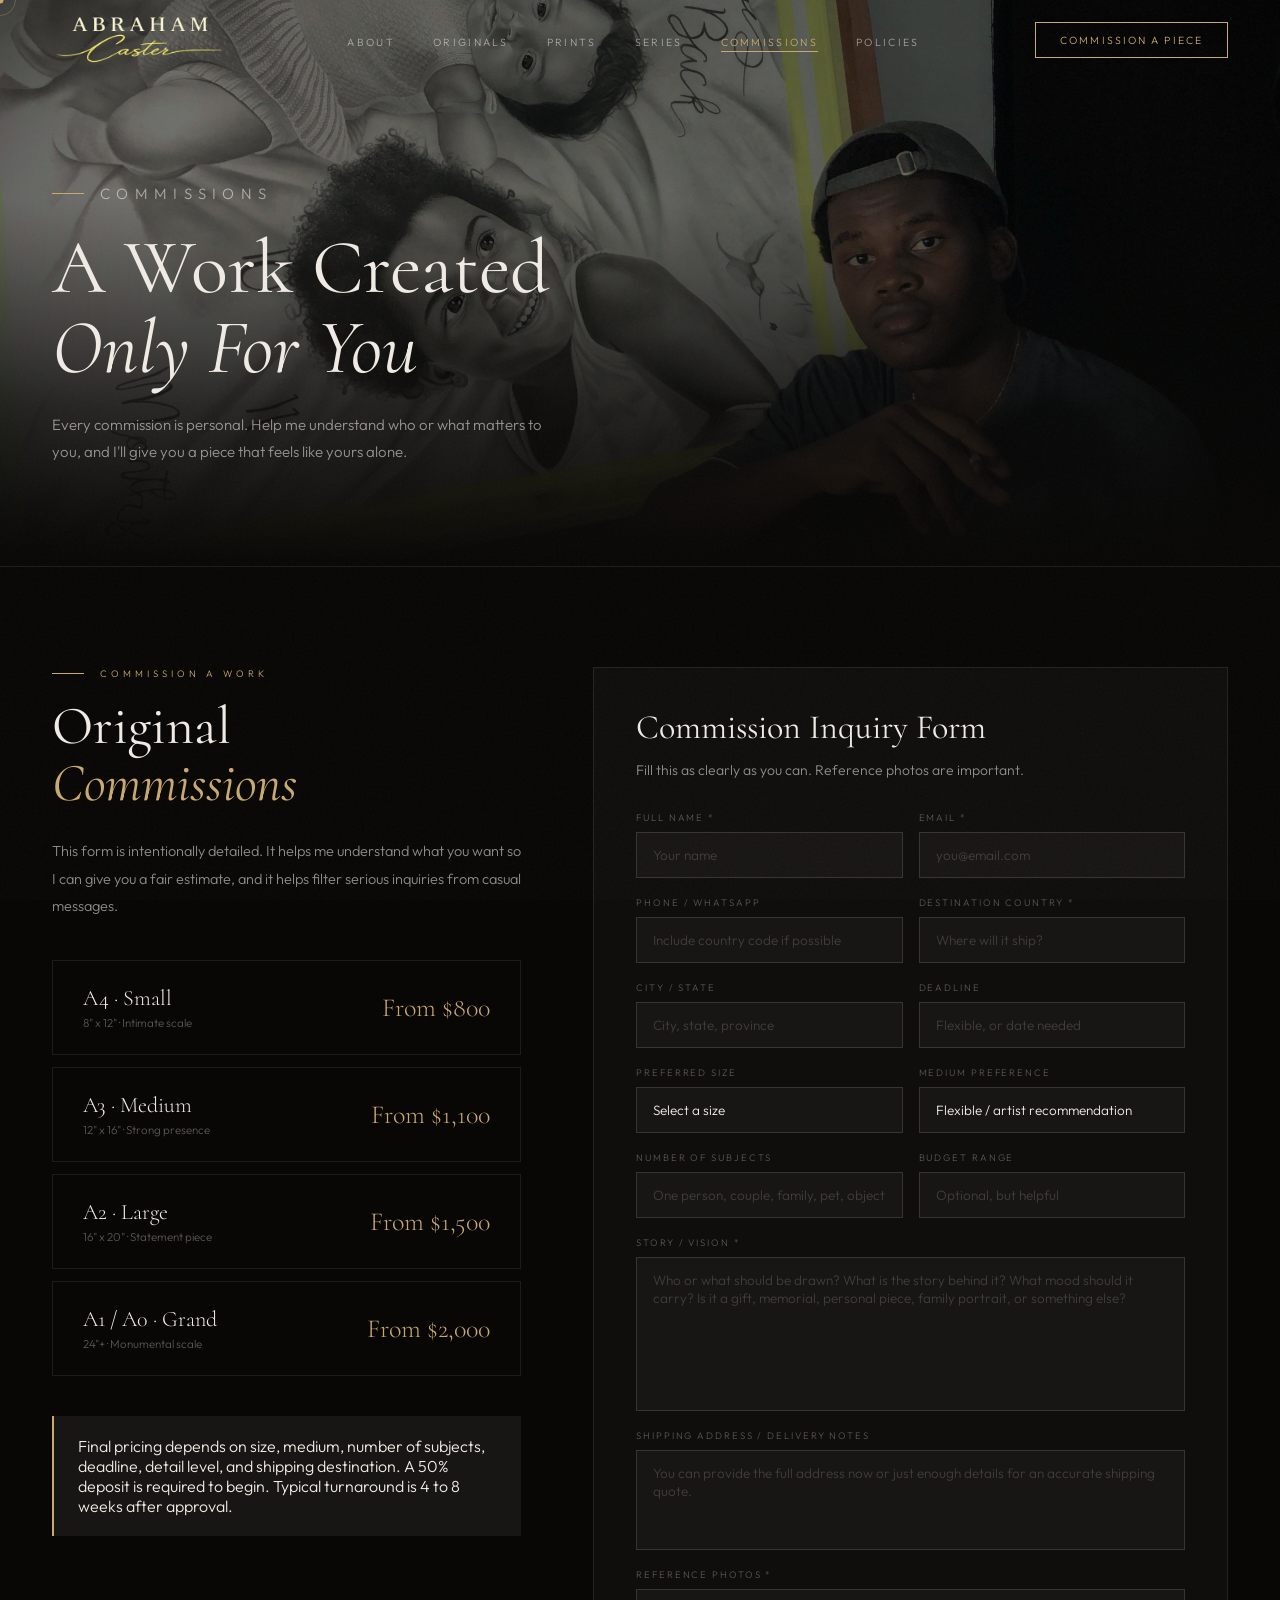
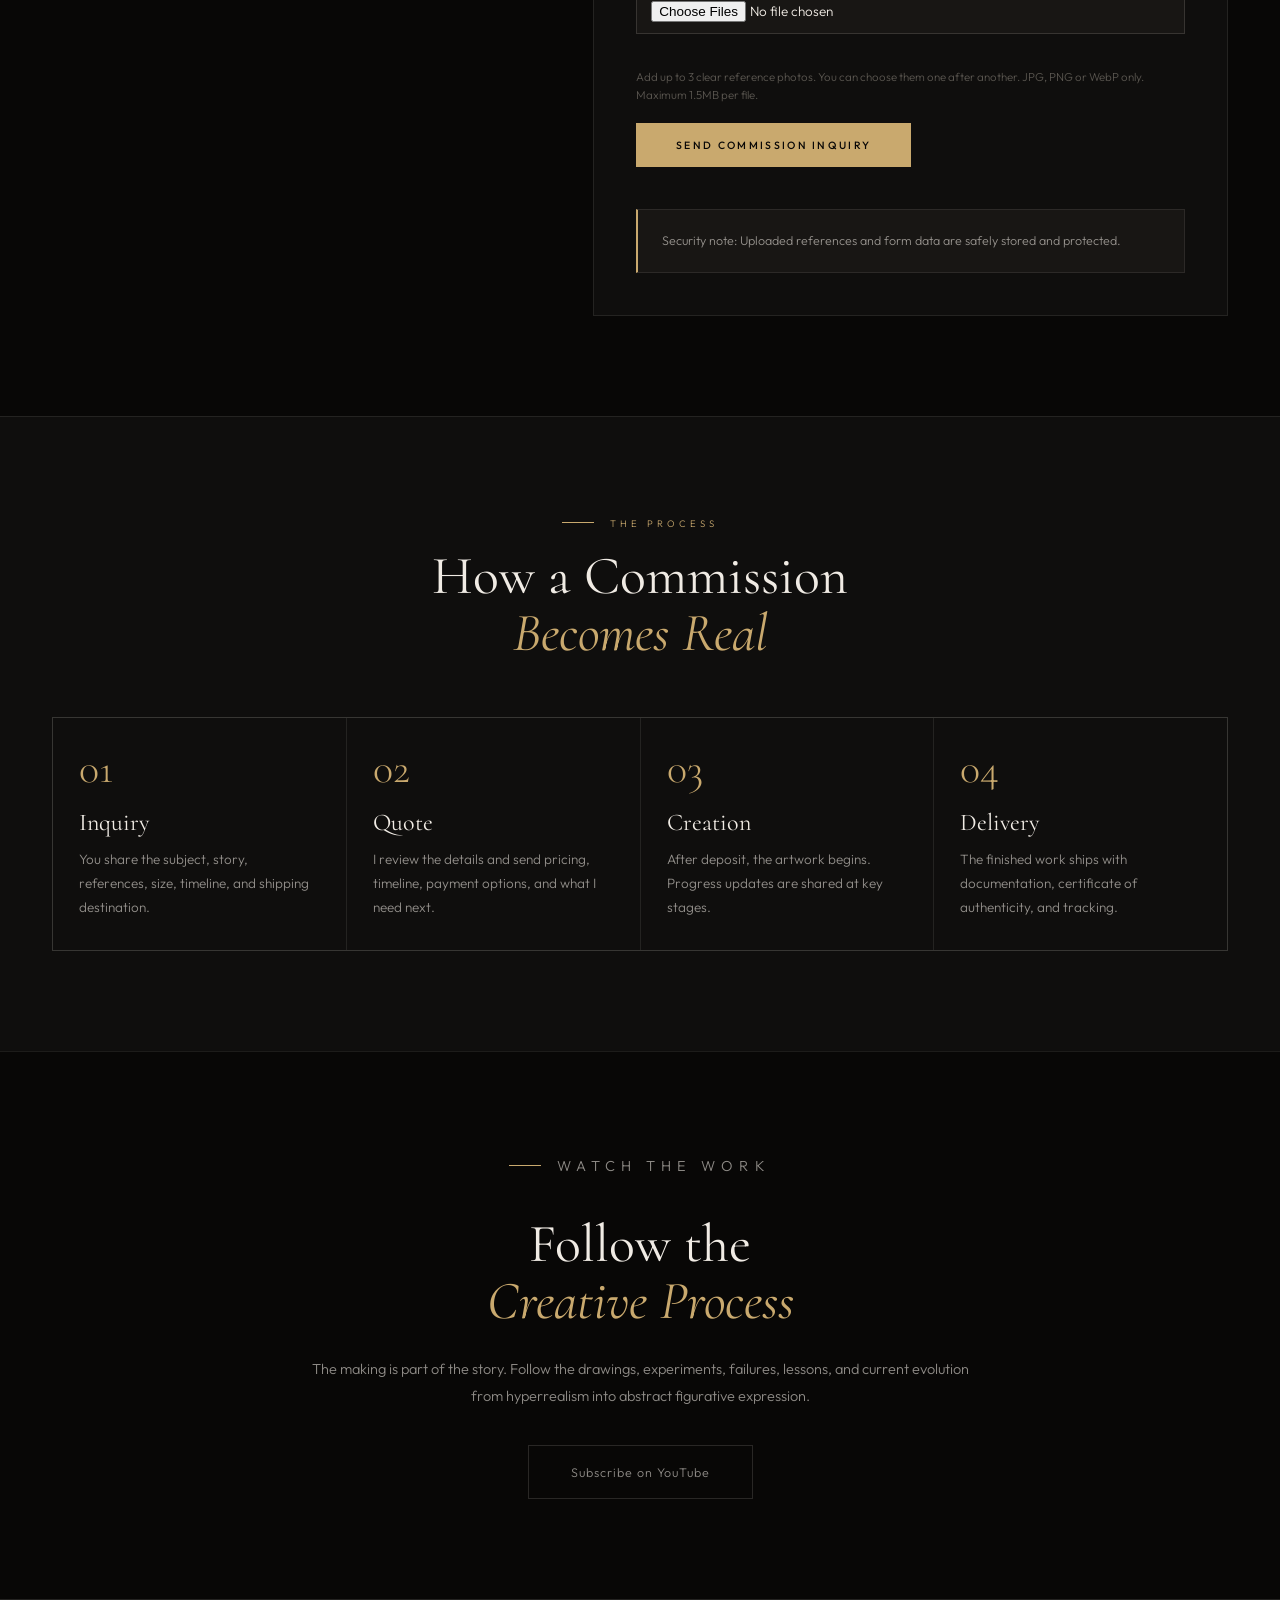
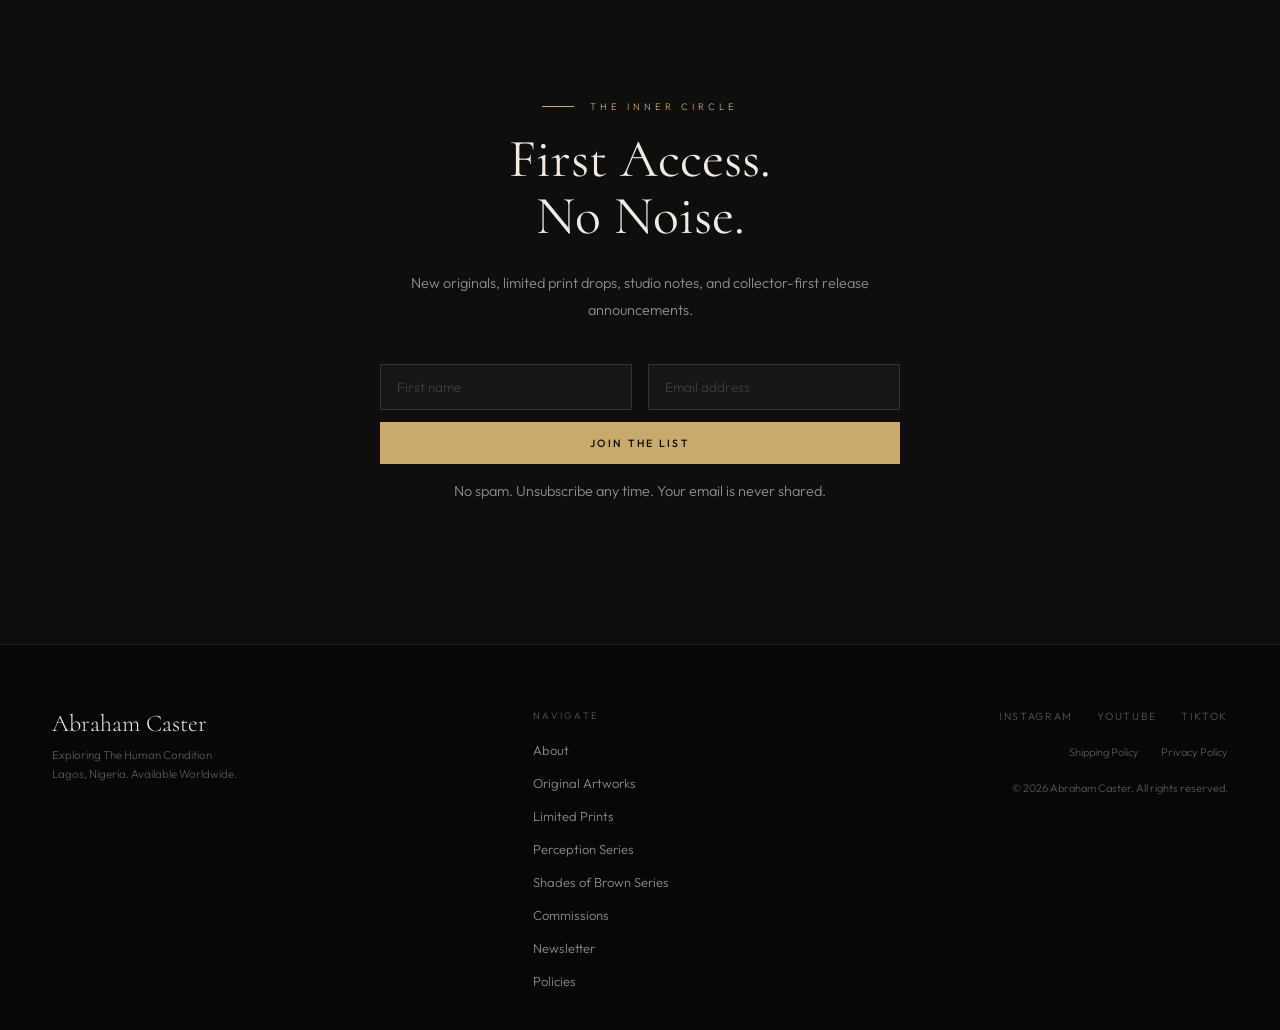
==== commit 6a395bda: "Add files via upload fixed commission form file upload issue" ====
--- a/commissions.html
+++ b/commissions.html
@@ -49,16 +49,18 @@
 <div class="form-group"><label for="cf-shipping">Shipping Address / Delivery Notes</label><textarea id="cf-shipping" name="shipping" rows="4" placeholder="You can provide the full address now or just enough details for an accurate shipping quote."></textarea></div>
 <div class="form-group">
   <label for="cf-references">Reference Photos *</label>
-  <input 
-    id="cf-references" 
-    name="references" 
-    type="file" 
-    accept="image/jpeg,image/png,image/webp" 
-    multiple 
+  <input
+    id="cf-references"
+    name="references"
+    type="file"
+    accept="image/jpeg,image/png,image/webp"
+    multiple
     required
   >
-  <div class="form-help">
-    Upload up to 3 clear reference photos. JPG, PNG or WebP only. Maximum 2MB per file.</div></div>
+  <div class="form-help" id="cf-references-help">
+    Add up to 3 clear reference photos. You can choose them one after another. JPG, PNG or WebP only. Maximum 1.5MB per file.
+  </div>
+</div>
 <button class="btn-submit" type="submit">Send Commission Inquiry</button><div class="backend-note"><p>Security note: Uploaded references and form data are safely stored and protected.</p></div>
 </form></div></div></section>
 <section class="section-surface"><div class="fade-in" style="text-align:center;max-width:700px;margin:0 auto 56px"><p class="section-label" style="justify-content:center">The Process</p><h2 class="section-title">How a Commission<br><em>Becomes Real</em></h2></div><div class="process-grid fade-in"><div class="process-step"><div class="process-num">01</div><h3>Inquiry</h3><p>You share the subject, story, references, size, timeline, and shipping destination.</p></div><div class="process-step"><div class="process-num">02</div><h3>Quote</h3><p>I review the details and send pricing, timeline, payment options, and what I need next.</p></div><div class="process-step"><div class="process-num">03</div><h3>Creation</h3><p>After deposit, the artwork begins. Progress updates are shared at key stages.</p></div><div class="process-step"><div class="process-num">04</div><h3>Delivery</h3><p>The finished work ships with documentation, certificate of authenticity, and tracking.</p></div></div></section>
